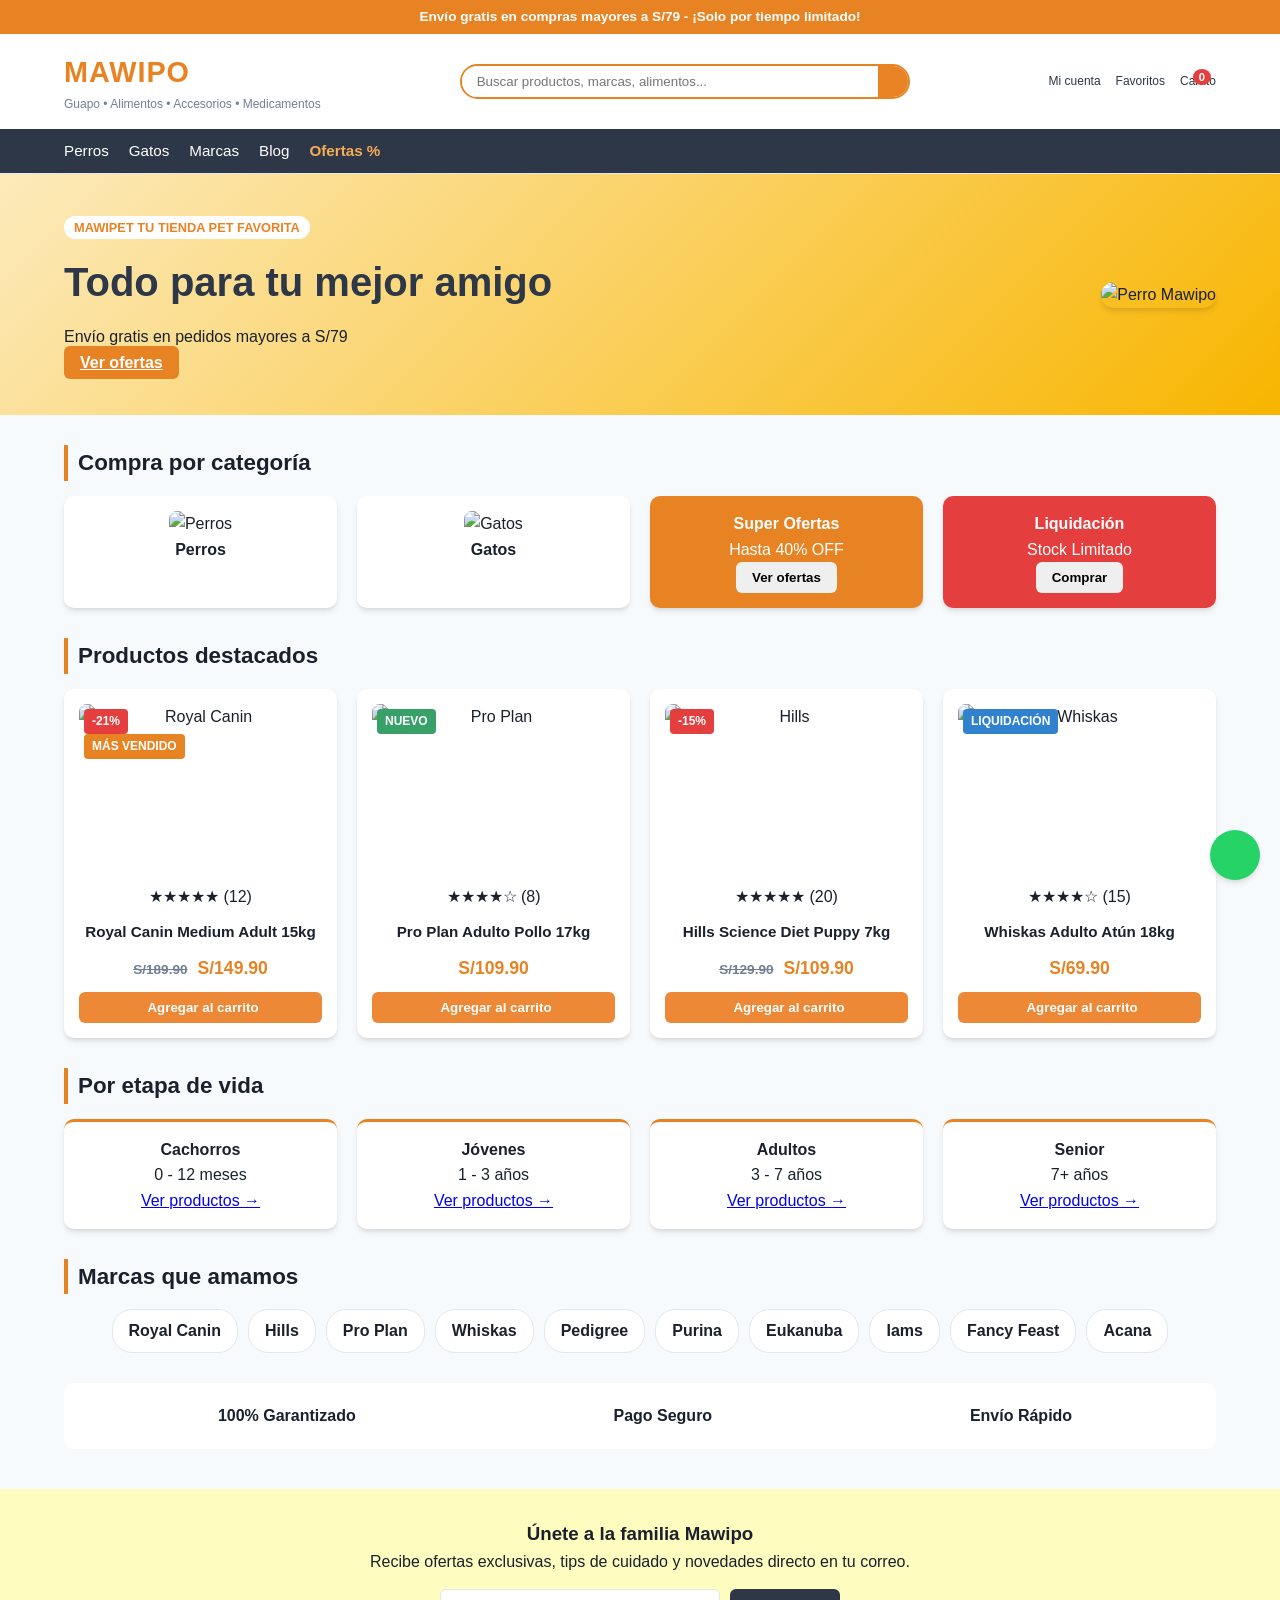
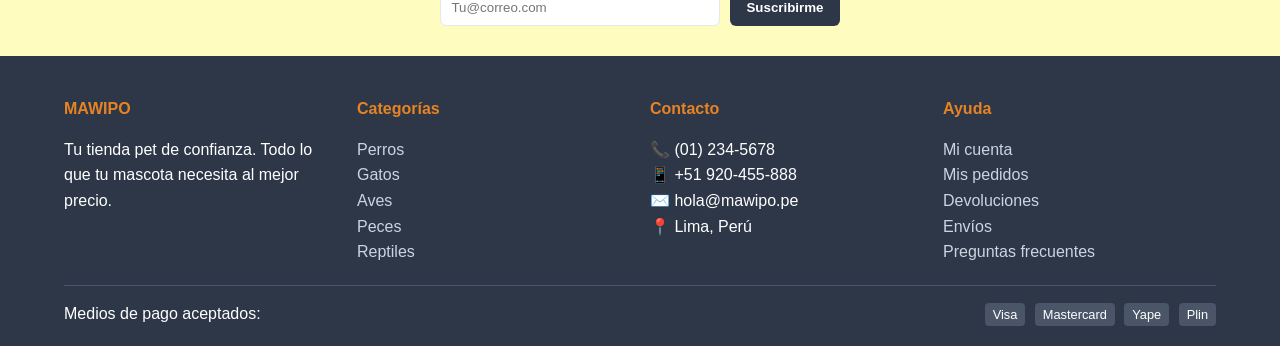
==== index.html @ 5a226039 "Add files via upload" ====
<!DOCTYPE html>
<html lang="es">
<head>
    <meta charset="UTF-8">
    <meta name="viewport" content="width=device-width, initial-scale=1.0">
    <title>MAWIPO - Tu tienda pet favorita</title>
    <!-- Iconos de Lucide (vía CDN para interfaz moderna) -->
    <script src="https://unpkg.com/lucide@latest"></script>
    <link rel="stylesheet" href="styles.css">
</head>
<body>

    <!-- Bóner Superior Informativo -->
    <div class="top-bar">
        Envío gratis en compras mayores a S/79 - ¡Solo por tiempo limitado!
    </div>

    <!-- Encabezado y Navegación -->
    <header class="header">
        <div class="container header-container">
            <div class="logo">
                <h1>MAWIPO</h1>
                <p>Guapo • Alimentos • Accesorios • Medicamentos</p>
            </div>

            <!-- Buscador Integrado -->
            <div class="search-bar">
                <input type="text" placeholder="Buscar productos, marcas, alimentos...">
                <button aria-label="Buscar"><i data-lucide="search"></i></button>
            </div>

            <!-- Acciones de Usuario -->
            <div class="header-actions">
                <button class="action-btn" id="btn-login" onclick="openModal('modal-login')">
                    <i data-lucide="user"></i>
                    <span>Mi cuenta</span>
                </button>
                <button class="action-btn">
                    <i data-lucide="heart"></i>
                    <span>Favoritos</span>
                </button>
                <button class="action-btn cart-btn" id="btn-cart" onclick="toggleCart()">
                    <i data-lucide="shopping-cart"></i>
                    <span>Carrito</span>
                    <span class="cart-badge" id="cart-count">0</span>
                </button>
            </div>
        </div>

        <!-- Menú de Categorías -->
        <nav class="main-nav">
            <div class="container nav-links">
                <a href="perros.html">Perros</a>
                <a href="gatos.html">Gatos</a>
                <a href="marcas.html">Marcas</a>
                <a href="blog.html">Blog</a>
                <a href="ofertas.html" class="highlight">Ofertas %</a>
            </div>
        </nav>
    </header>

    <main>
        <!-- Hero / Banner Principal -->
        <section class="hero">
            <div class="container hero-content">
                <div class="hero-text">
                    <span class="badge">MAWIPET TU TIENDA PET FAVORITA</span>
                    <h2>Todo para tu mejor amigo</h2>
                    <p>Envío gratis en pedidos mayores a S/79</p>
                    <a href="#destacados" class="btn btn-primary">Ver ofertas</a>
                </div>
                <div class="hero-image">
                    <img src="https://images.unsplash.com/photo-1543466835-00a7907e9de1?auto=format&fit=crop&w=600&q=80" alt="Perro Mawipo">
                </div>
            </div>
        </section>

        <!-- Sección de Categorías -->
        <section class="categories container">
            <h3 class="section-title">Compra por categoría</h3>
            <div class="category-grid">
                <div class="category-card">
                    <img src="https://images.unsplash.com/photo-1583511655857-d19b40a7a54e?auto=format&fit=crop&w=300&q=80" alt="Perros">
                    <h4>Perros</h4>
                </div>
                <div class="category-card">
                    <img src="https://images.unsplash.com/photo-1514888286974-6c03e2ca1dba?auto=format&fit=crop&w=300&q=80" alt="Gatos">
                    <h4>Gatos</h4>
                </div>
                <div class="category-card promo-card bg-orange">
                    <h4>Super Ofertas</h4>
                    <p>Hasta 40% OFF</p>
                    <button class="btn btn-sm" onclick="showNotification('Aprovecha nuestras ofertas especiales')">Ver ofertas</button>
                </div>
                <div class="category-card promo-card bg-red">
                    <h4>Liquidación</h4>
                    <p>Stock Limitado</p>
                    <button class="btn btn-sm" onclick="showNotification('Últimas unidades en stock')">Comprar</button>
                </div>
            </div>
        </section>

        <!-- Productos Destacados -->
        <section class="products container" id="destacados">
            <h3 class="section-title">Productos destacados</h3>
            <div class="product-grid">

                <!-- Producto 1 -->
                <article class="product-card">
                    <span class="tag tag-discount">-21%</span>
                    <span class="tag tag-seller">MÁS VENDIDO</span>
                    <img src="https://images.unsplash.com/photo-1589924691995-400dc9ecc119?auto=format&fit=crop&w=300&q=80" alt="Royal Canin">
                    <div class="rating">★★★★★ (12)</div>
                    <h4 class="product-title">Royal Canin Medium Adult 15kg</h4>
                    <p class="price"><span class="old-price">S/189.90</span> S/149.90</p>
                    <button class="btn btn-add" onclick="addToCart('Royal Canin Medium Adult 15kg', 149.90)">
                        <i data-lucide="shopping-bag"></i> Agregar al carrito
                    </button>
                </article>

                <!-- Producto 2 -->
                <article class="product-card">
                    <span class="tag tag-new">NUEVO</span>
                    <img src="https://images.unsplash.com/photo-1608408845808-81a1795b54fa?auto=format&fit=crop&w=300&q=80" alt="Pro Plan">
                    <div class="rating">★★★★☆ (8)</div>
                    <h4 class="product-title">Pro Plan Adulto Pollo 17kg</h4>
                    <p class="price">S/109.90</p>
                    <button class="btn btn-add" onclick="addToCart('Pro Plan Adulto Pollo 17kg', 109.90)">
                        <i data-lucide="shopping-bag"></i> Agregar al carrito
                    </button>
                </article>

                <!-- Producto 3 -->
                <article class="product-card">
                    <span class="tag tag-discount">-15%</span>
                    <img src="https://images.unsplash.com/photo-1568640347023-a616a30bc3bd?auto=format&fit=crop&w=300&q=80" alt="Hills">
                    <div class="rating">★★★★★ (20)</div>
                    <h4 class="product-title">Hills Science Diet Puppy 7kg</h4>
                    <p class="price"><span class="old-price">S/129.90</span> S/109.90</p>
                    <button class="btn btn-add" onclick="addToCart('Hills Science Diet Puppy 7kg', 109.90)">
                        <i data-lucide="shopping-bag"></i> Agregar al carrito
                    </button>
                </article>

                <!-- Producto 4 -->
                <article class="product-card">
                    <span class="tag tag-liq">LIQUIDACIÓN</span>
                    <img src="https://images.unsplash.com/photo-1535294435445-d7249524ef2e?auto=format&fit=crop&w=300&q=80" alt="Whiskas">
                    <div class="rating">★★★★☆ (15)</div>
                    <h4 class="product-title">Whiskas Adulto Atún 18kg</h4>
                    <p class="price">S/69.90</p>
                    <button class="btn btn-add" onclick="addToCart('Whiskas Adulto Atún 18kg', 69.90)">
                        <i data-lucide="shopping-bag"></i> Agregar al carrito
                    </button>
                </article>

            </div>
        </section>

        <!-- Etapa de Vida -->
        <section class="life-stages container">
            <h3 class="section-title">Por etapa de vida</h3>
            <div class="stages-grid">
                <div class="stage-card">
                    <h4>Cachorros</h4>
                    <p>0 - 12 meses</p>
                    <a href="#">Ver productos →</a>
                </div>
                <div class="stage-card">
                    <h4>Jóvenes</h4>
                    <p>1 - 3 años</p>
                    <a href="#">Ver productos →</a>
                </div>
                <div class="stage-card">
                    <h4>Adultos</h4>
                    <p>3 - 7 años</p>
                    <a href="#">Ver productos →</a>
                </div>
                <div class="stage-card">
                    <h4>Senior</h4>
                    <p>7+ años</p>
                    <a href="#">Ver productos →</a>
                </div>
            </div>
        </section>

        <!-- Marcas Destacadas -->
        <section class="brands container">
            <h3 class="section-title">Marcas que amamos</h3>
            <div class="brand-tags">
                <span>Royal Canin</span>
                <span>Hills</span>
                <span>Pro Plan</span>
                <span>Whiskas</span>
                <span>Pedigree</span>
                <span>Purina</span>
                <span>Eukanuba</span>
                <span>Iams</span>
                <span>Fancy Feast</span>
                <span>Acana</span>
            </div>
        </section>

        <!-- Garantías de Servicio -->
        <section class="guarantees container">
            <div class="guarantee-item">
                <i data-lucide="shield-check"></i>
                <p>100% Garantizado</p>
            </div>
            <div class="guarantee-item">
                <i data-lucide="credit-card"></i>
                <p>Pago Seguro</p>
            </div>
            <div class="guarantee-item">
                <i data-lucide="truck"></i>
                <p>Envío Rápido</p>
            </div>
        </section>

        <!-- Newsletter -->
        <section class="newsletter">
            <div class="container newsletter-content">
                <h3>Únete a la familia Mawipo</h3>
                <p>Recibe ofertas exclusivas, tips de cuidado y novedades directo en tu correo.</p>
                <form id="form-newsletter" onsubmit="handleNewsletter(event)" class="newsletter-form">
                    <input type="email" placeholder="Tu@correo.com" required>
                    <button type="submit" class="btn btn-dark">Suscribirme</button>
                </form>
            </div>
        </section>
    </main>

    <!-- Pie de Página -->
    <footer class="footer">
        <div class="container footer-grid">
            <div class="footer-col">
                <h4>MAWIPO</h4>
                <p>Tu tienda pet de confianza. Todo lo que tu mascota necesita al mejor precio.</p>
            </div>
            <div class="footer-col">
                <h4>Categorías</h4>
                <ul>
                    <li><a href="#">Perros</a></li>
                    <li><a href="#">Gatos</a></li>
                    <li><a href="#">Aves</a></li>
                    <li><a href="#">Peces</a></li>
                    <li><a href="#">Reptiles</a></li>
                </ul>
            </div>
            <div class="footer-col">
                <h4>Contacto</h4>
                <p>📞 (01) 234-5678</p>
                <p>📱 +51 920-455-888</p>
                <p>✉️ hola@mawipo.pe</p>
                <p>📍 Lima, Perú</p>
            </div>
            <div class="footer-col">
                <h4>Ayuda</h4>
                <ul>
                    <li><a href="#">Mi cuenta</a></li>
                    <li><a href="#">Mis pedidos</a></li>
                    <li><a href="#">Devoluciones</a></li>
                    <li><a href="#">Envíos</a></li>
                    <li><a href="#">Preguntas frecuentes</a></li>
                </ul>
            </div>
        </div>
        <div class="container payment-methods">
            <p>Medios de pago aceptados:</p>
            <div class="payment-badges">
                <span>Visa</span>
                <span>Mastercard</span>
                <span>Yape</span>
                <span>Plin</span>
            </div>
        </div>
    </footer>

    <!-- Botón Flotante de WhatsApp (Táctica Mobile Marketing) -->
    <a href="https://wa.me/51920455888?text=Hola%20Mawipo,%20tengo%20una%20consulta" class="whatsapp-float" target="_blank" aria-label="Contacto por WhatsApp">
        <i data-lucide="message-circle"></i>
    </a>

    <!-- Sidebar del Carrito de Compras -->
    <div class="cart-overlay" id="cart-overlay" onclick="toggleCart()"></div>
    <aside class="cart-sidebar" id="cart-sidebar">
        <div class="cart-header">
            <h3>Tu Carrito de Compras</h3>
            <button onclick="toggleCart()" class="close-btn">&times;</button>
        </div>
        <div class="cart-items" id="cart-items">
            <p class="empty-msg">Tu carrito está vacío</p>
        </div>
        <div class="cart-footer">
            <div class="cart-total">
                <span>Total:</span>
                <span id="cart-total-price">S/0.00</span>
            </div>
            <button class="btn btn-primary btn-block" onclick="abrirCheckout()">Generar Pedido</button>
        </div>
    </aside>

    <!-- Modal de Confirmación y Registro -->
    <!-- Modal de Proceso de Compra -->
<div id="modal-checkout" class="modal-overlay">
  <div class="modal-content">
    <span class="close-btn" onclick="cerrarCheckout()">&times;</span>
    <h2>Finalizar Compra - MAWIPO</h2>
    
    <div id="checkout-paso-1">
      <h3>1. Resumen de tu Pedido</h3>
      <div id="resumen-productos-checkout"></div>
      <p style="margin-top:10px;"><strong>Total a pagar: S/ <span id="total-checkout">0.00</span></strong></p>
      
      <h3 style="margin-top:15px;">2. Datos de Envío</h3>
      <form id="form-envio" onsubmit="procesarPago(event)">
        <input type="text" placeholder="Nombre completo" required class="input-checkout">
        <input type="tel" placeholder="Teléfono / WhatsApp" required class="input-checkout">
        <input type="text" placeholder="Dirección de entrega" required class="input-checkout">
        
        <h3 style="margin-top:15px;">3. Método de Pago</h3>
        <div class="metodos-pago">
          <label><input type="radio" name="pago" value="Yape/Plin" checked> Yape / Plin</label>
          <label><input type="radio" name="pago" value="Tarjeta"> Tarjeta Crédito/Débito</label>
          <label><input type="radio" name="pago" value="Contraentrega"> Pago Contra Entrega</label>
        </div>
        
        <button type="submit" class="btn-confirmar-pago">Confirmar y Enviar a WhatsApp</button>
      </form>
    </div>

    <!-- Pantalla de Confirmación -->
    <div id="checkout-paso-2" style="display: none; text-align: center;">
      <h3>¡Gracias por tu compra en MAWIPO!</h3>
      <p>Tu pedido <strong>#MW-<span id="num-pedido"></span></strong> fue generado.</p>
      <p>Se ha abierto WhatsApp para enviar tu orden.</p>
      <button onclick="finalizarTodo()" class="btn-confirmar-pago">Volver a la tienda</button>
    </div>
  </div>
</div>

    <script src="script.js"></script>
</body>
</html>
---- styles.css ----
/* Variables de Color e Identidad Mawipo */
:root {
    --primary-color: #E88324;
    --primary-hover: #c96e1a;
    --secondary-color: #2D3748;
    --bg-light: #F7FAFC;
    --text-dark: #1A202C;
    --text-muted: #718096;
    --white: #FFFFFF;
    --red-tag: #E53E3E;
    --green-tag: #38A169;
    --blue-tag: #3182CE;
    --border-color: #E2E8F0;
    --shadow: 0 4px 6px -1px rgba(0, 0, 0, 0.1), 0 2px 4px -1px rgba(0, 0, 0, 0.06);
}

/* Reset Global */
* {
    margin: 0;
    padding: 0;
    box-sizing: border-box;
    font-family: 'Segoe UI', Tahoma, Geneva, Verdana, sans-serif;
}

body {
    background-color: var(--bg-light);
    color: var(--text-dark);
    line-height: 1.6;
}

.container {
    width: 90%;
    max-width: 1200px;
    margin: 0 auto;
}

/* Top Bar */
.top-bar {
    background-color: var(--primary-color);
    color: var(--white);
    text-align: center;
    padding: 6px 12px;
    font-size: 0.85rem;
    font-weight: 600;
}

/* Header */
.header {
    background-color: var(--white);
    border-bottom: 1px solid var(--border-color);
    position: sticky;
    top: 0;
    z-index: 100;
}

.header-container {
    display: flex;
    justify-content: space-between;
    align-items: center;
    padding: 15px 0;
    gap: 15px;
}

.logo h1 {
    color: var(--primary-color);
    font-size: 1.8rem;
    font-weight: 800;
    letter-spacing: 1px;
}

.logo p {
    font-size: 0.75rem;
    color: var(--text-muted);
}

.search-bar {
    display: flex;
    flex: 1;
    max-width: 450px;
    border: 2px solid var(--primary-color);
    border-radius: 20px;
    overflow: hidden;
}

.search-bar input {
    width: 100%;
    padding: 8px 15px;
    border: none;
    outline: none;
}

.search-bar button {
    background: var(--primary-color);
    border: none;
    color: white;
    padding: 0 15px;
    cursor: pointer;
}

.header-actions {
    display: flex;
    gap: 15px;
}

.action-btn {
    background: none;
    border: none;
    display: flex;
    flex-direction: column;
    align-items: center;
    font-size: 0.75rem;
    cursor: pointer;
    color: var(--secondary-color);
    position: relative;
}

.cart-badge {
    position: absolute;
    top: -5px;
    right: 5px;
    background: var(--red-tag);
    color: white;
    border-radius: 50%;
    padding: 2px 6px;
    font-size: 0.7rem;
    font-weight: bold;
}

/* Navegación Principal */
.main-nav {
    background-color: var(--secondary-color);
}

.nav-links {
    display: flex;
    gap: 20px;
    padding: 10px 0;
}

.nav-links a {
    color: var(--white);
    text-decoration: none;
    font-weight: 500;
    font-size: 0.95rem;
}

.nav-links a.highlight {
    color: #F6AD55;
    font-weight: bold;
}

/* Hero Section */
.hero {
    background: linear-gradient(135deg, #fceabb 0%, #f8b500 100%);
    padding: 40px 0;
}

.hero-content {
    display: flex;
    align-items: center;
    justify-content: space-between;
}

.badge {
    background: var(--white);
    color: var(--primary-color);
    padding: 4px 10px;
    border-radius: 12px;
    font-size: 0.8rem;
    font-weight: bold;
}

.hero-text h2 {
    font-size: 2.5rem;
    margin: 10px 0;
    color: #2D3748;
}

.hero-image img {
    max-width: 380px;
    border-radius: 15px;
    box-shadow: var(--shadow);
}

/* Grillas y Componentes */
.section-title {
    font-size: 1.4rem;
    margin: 30px 0 15px;
    border-left: 4px solid var(--primary-color);
    padding-left: 10px;
}

.category-grid, .product-grid, .stages-grid {
    display: grid;
    grid-template-columns: repeat(auto-fit, minmax(220px, 1fr));
    gap: 20px;
}

.category-card, .product-card, .stage-card {
    background: var(--white);
    border-radius: 10px;
    padding: 15px;
    text-align: center;
    box-shadow: var(--shadow);
    position: relative;
}

.category-card img, .product-card img {
    width: 100%;
    height: 180px;
    object-fit: cover;
    border-radius: 8px;
}

.promo-card {
    display: flex;
    flex-direction: column;
    justify-content: center;
    align-items: center;
    color: white;
}

.bg-orange { background-color: var(--primary-color); }
.bg-red { background-color: var(--red-tag); }

/* Card de Producto */
.product-card {
    display: flex;
    flex-direction: column;
    justify-content: space-between;
}

.product-title {
    font-size: 0.95rem;
    margin: 10px 0;
}

.price {
    font-weight: bold;
    color: var(--primary-color);
    font-size: 1.1rem;
}

.old-price {
    text-decoration: line-through;
    color: var(--text-muted);
    font-size: 0.85rem;
    margin-right: 5px;
}

.tag {
    position: absolute;
    top: 20px;
    left: 20px;
    padding: 3px 8px;
    font-size: 0.75rem;
    color: white;
    border-radius: 4px;
    font-weight: bold;
}

.tag-discount { background: var(--red-tag); }
.tag-seller { background: var(--primary-color); top: 45px; }
.tag-new { background: var(--green-tag); }
.tag-liq { background: var(--blue-tag); }

/* Botones */
.btn {
    padding: 8px 16px;
    border: none;
    border-radius: 6px;
    cursor: pointer;
    font-weight: 600;
    transition: background 0.3s;
}

.btn-primary { background: var(--primary-color); color: white; }
.btn-primary:hover { background: var(--primary-hover); }
.btn-dark { background: var(--secondary-color); color: white; }
.btn-add {
    background: #ED8936;
    color: white;
    width: 100%;
    margin-top: 10px;
    display: flex;
    align-items: center;
    justify-content: center;
    gap: 5px;
}

/* Etapas, Marcas y Garantías */
.stage-card {
    border-top: 3px solid var(--primary-color);
}

.brand-tags {
    display: flex;
    flex-wrap: wrap;
    gap: 10px;
    justify-content: center;
}

.brand-tags span {
    background: var(--white);
    padding: 8px 16px;
    border-radius: 20px;
    border: 1px solid var(--border-color);
    font-weight: 600;
}

.guarantees {
    display: flex;
    justify-content: space-around;
    background: var(--white);
    padding: 20px;
    border-radius: 10px;
    margin-top: 30px;
}

.guarantee-item {
    display: flex;
    align-items: center;
    gap: 10px;
    font-weight: 600;
}

/* Newsletter & Footer */
.newsletter {
    background: #FEFCBF;
    padding: 30px 0;
    margin-top: 40px;
    text-align: center;
}

.newsletter-form {
    margin-top: 15px;
    display: flex;
    justify-content: center;
    gap: 10px;
}

.newsletter-form input {
    padding: 10px;
    border: 1px solid var(--border-color);
    border-radius: 6px;
    width: 280px;
}

.footer {
    background: var(--secondary-color);
    color: var(--white);
    padding: 40px 0 20px;
}

.footer-grid {
    display: grid;
    grid-template-columns: repeat(auto-fit, minmax(200px, 1fr));
    gap: 20px;
}

.footer-col h4 { margin-bottom: 15px; color: var(--primary-color); }
.footer-col ul { list-style: none; }
.footer-col a { color: #CBD5E0; text-decoration: none; }

.payment-methods {
    border-top: 1px solid #4A5568;
    margin-top: 20px;
    padding-top: 15px;
    display: flex;
    justify-content: space-between;
    align-items: center;
}

.payment-badges span {
    background: #4A5568;
    padding: 4px 8px;
    border-radius: 4px;
    margin-left: 5px;
    font-size: 0.8rem;
}

/* WhatsApp Flotante */
.whatsapp-float {
    position: fixed;
    bottom: 20px;
    right: 20px;
    background-color: #25d366;
    color: white;
    border-radius: 50%;
    width: 50px;
    height: 50px;
    display: flex;
    align-items: center;
    justify-content: center;
    box-shadow: var(--shadow);
    z-index: 99;
}

/* Modales y Carrito */
.cart-overlay, .modal-overlay {
    position: fixed;
    top: 0; left: 0; width: 100%; height: 100%;
    background: rgba(0,0,0,0.5);
    display: none;
    z-index: 200;
}

.cart-sidebar {
    position: fixed;
    top: 0; right: -350px;
    width: 320px; height: 100%;
    background: white;
    z-index: 201;
    transition: right 0.3s ease;
    padding: 20px;
    display: flex; flex-direction: column;
}

.cart-sidebar.active { right: 0; }
.cart-overlay.active, .modal-overlay.active { display: block; }

.cart-header { display: flex; justify-content: space-between; align-items: center; border-bottom: 1px solid var(--border-color); padding-bottom: 10px; }
.cart-items { flex: 1; overflow-y: auto; margin: 15px 0; }
.cart-item { display: flex; justify-content: space-between; margin-bottom: 10px; border-bottom: 1px solid #edf2f7; padding-bottom: 5px; }

.modal-box {
    position: absolute;
    top: 50%; left: 50%;
    transform: translate(-50%, -50%);
    background: white;
    padding: 25px;
    border-radius: 10px;
    width: 90%; max-width: 400px;
}

.close-btn { background: none; border: none; font-size: 1.5rem; cursor: pointer; float: right; }

/* Responsive Media Queries */
@media (max-width: 768px) {
    .header-container { flex-direction: column; }
    .hero-content { flex-direction: column; text-align: center; }
    .hero-image { margin-top: 20px; }
    .newsletter-form { flex-direction: column; align-items: center; }
    .newsletter-form input { width: 100%; }
}
/* ==========================================
   ESTILOS ESPECÍFICOS: SECCIÓN DE PERROS
   ========================================== */
.hero-dogs {
    padding: 20px 0;
}

.hero-dogs-card {
    background: linear-gradient(135deg, #FF6F43 0%, #FF9052 60%, #FFA870 100%);
    border-radius: 24px;
    padding: 40px;
    display: flex;
    align-items: center;
    justify-content: space-between;
    color: white;
    position: relative;
    overflow: hidden;
}

.pill-badge {
    background: rgba(255, 255, 255, 0.2);
    padding: 6px 14px;
    border-radius: 20px;
    font-size: 0.8rem;
    font-weight: 700;
    letter-spacing: 0.5px;
}

.hero-dogs-text h2 {
    font-size: 2.8rem;
    line-height: 1.15;
    margin: 15px 0;
}

.highlight-text {
    color: #CCFF00;
}

.hero-dogs-text p {
    max-width: 480px;
    font-size: 0.95rem;
    opacity: 0.95;
    margin-bottom: 25px;
}

.btn-dark-pill {
    background: #1A1A1A;
    color: white;
    padding: 12px 24px;
    border-radius: 30px;
    text-decoration: none;
    display: inline-block;
    font-weight: 600;
}

.hero-dogs-image {
    position: relative;
}

.hero-dogs-image img {
    width: 340px;
    height: 320px;
    object-fit: cover;
    border-radius: 20px;
}

.love-badge {
    position: absolute;
    bottom: -15px;
    right: 10px;
    background: white;
    color: #1A1A1A;
    padding: 10px 16px;
    border-radius: 16px;
    display: flex;
    align-items: center;
    gap: 10px;
    box-shadow: 0 10px 20px rgba(0,0,0,0.15);
}

.love-badge i {
    color: #88C057;
}

.love-badge strong {
    display: block;
    font-size: 0.85rem;
}

.love-badge span {
    font-size: 0.75rem;
    color: #718096;
}

.subtext {
    font-size: 0.75rem;
    font-weight: 700;
    color: #FF6F43;
    letter-spacing: 1px;
}

.explore-section {
    margin-top: 30px;
}

.categories-pills {
    display: flex;
    gap: 15px;
    overflow-x: auto;
    padding: 10px 0;
}

.pill-card {
    background: white;
    border: 1px solid var(--border-color);
    padding: 14px 24px;
    border-radius: 30px;
    text-decoration: none;
    color: var(--secondary-color);
    display: flex;
    align-items: center;
    gap: 10px;
    font-weight: 600;
    box-shadow: 0 2px 4px rgba(0,0,0,0.02);
    transition: all 0.2s;
}

.pill-card:hover {
    border-color: #FF6F43;
    color: #FF6F43;
}

.flex-between {
    display: flex;
    justify-content: space-between;
    align-items: flex-end;
}

.link-more {
    color: #1A1A1A;
    font-weight: 700;
    text-decoration: none;
}

.filter-tabs {
    display: flex;
    gap: 10px;
    margin: 15px 0 20px;
}

.tab-btn {
    padding: 6px 16px;
    border-radius: 20px;
    border: 1px solid #E2E8F0;
    background: white;
    cursor: pointer;
    font-weight: 600;
}

.tab-btn.active {
    background: #1A1A1A;
    color: white;
    border-color: #1A1A1A;
}

.fav-icon {
    position: absolute;
    top: 15px;
    right: 15px;
    background: white;
    border: none;
    border-radius: 50%;
    width: 32px;
    height: 32px;
    display: flex;
    align-items: center;
    justify-content: center;
    cursor: pointer;
    box-shadow: 0 2px 5px rgba(0,0,0,0.1);
}

.club-banner {
    margin: 40px auto;
}

.club-card {
    background: #101828;
    color: white;
    padding: 35px 40px;
    border-radius: 20px;
    display: flex;
    justify-content: space-between;
    align-items: center;
}

.subtext-light {
    font-size: 0.75rem;
    color: #98A2B3;
    letter-spacing: 1px;
}

.btn-light-pill {
    background: white;
    color: #101828;
    border: none;
    padding: 12px 24px;
    border-radius: 30px;
    font-weight: 700;
    cursor: pointer;
}

.blog-grid {
    display: grid;
    grid-template-columns: repeat(auto-fit, minmax(250px, 1fr));
    gap: 20px;
    margin-top: 15px;
}

.blog-card {
    background: white;
    padding: 25px;
    border-radius: 16px;
    border: 1px solid var(--border-color);
}

.blog-tag {
    font-size: 0.7rem;
    font-weight: 800;
    color: #FF6F43;
    letter-spacing: 1px;
}

.blog-card h4 {
    margin: 10px 0 15px;
    font-size: 1.05rem;
}

.blog-link {
    color: #1A1A1A;
    font-weight: 700;
    text-decoration: none;
    font-size: 0.9rem;
}

/* ==========================================
   ESTILOS ESPECÍFICOS: SECCIÓN DE GATOS
   ========================================== */
.hero-cats {
    padding: 20px 0;
}

.hero-cats-card {
    background: linear-gradient(135deg, #E55335 0%, #F06A38 60%, #F78248 100%);
    border-radius: 24px;
    padding: 40px;
    display: flex;
    align-items: center;
    justify-content: space-between;
    color: white;
    position: relative;
    overflow: hidden;
}

.pill-badge-cat {
    background: rgba(255, 255, 255, 0.25);
    padding: 6px 14px;
    border-radius: 20px;
    font-size: 0.8rem;
    font-weight: 700;
    letter-spacing: 0.5px;
}

.hero-cats-text h2 {
    font-size: 2.8rem;
    line-height: 1.15;
    margin: 15px 0;
}

.highlight-text-cat {
    color: #CCFF00;
}

.hero-cats-text p {
    max-width: 480px;
    font-size: 0.95rem;
    opacity: 0.95;
    margin-bottom: 25px;
}

.hero-cats-image {
    position: relative;
}

.hero-cats-image img {
    width: 340px;
    height: 320px;
    object-fit: cover;
    border-radius: 20px;
}

.subtext-cat {
    font-size: 0.75rem;
    font-weight: 700;
    color: #E55335;
    letter-spacing: 1px;
}

.blog-tag-cat {
    font-size: 0.7rem;
    font-weight: 800;
    color: #E55335;
    letter-spacing: 1px;
}

@media (max-width: 768px) {
    .hero-dogs-card, .hero-cats-card {
        flex-direction: column;
        padding: 25px;
        text-align: center;
    }
    .hero-dogs-text h2, .hero-cats-text h2 { font-size: 2rem; }
    .hero-dogs-image img, .hero-cats-image img { width: 100%; height: 240px; }
    .club-card { flex-direction: column; text-align: center; gap: 20px; }
}
/* ==========================================
   ESTILOS ESPECÍFICOS: SECCIÓN DE MARCAS
   ========================================== */
.hero-brands {
    padding: 20px 0;
}

.hero-brands-card {
    background: linear-gradient(135deg, #2B6CB0 0%, #3182CE 60%, #4299E1 100%);
    border-radius: 24px;
    padding: 40px;
    color: white;
}

.pill-badge-brand {
    background: rgba(255, 255, 255, 0.2);
    padding: 6px 14px;
    border-radius: 20px;
    font-size: 0.8rem;
    font-weight: 700;
}

.hero-brands-text h2 {
    font-size: 2.5rem;
    line-height: 1.2;
    margin: 15px 0;
}

.highlight-text-brand {
    color: #90CDF4;
}

.alphabet-section {
    margin-top: 20px;
}

.alphabet-pills {
    display: flex;
    gap: 8px;
    overflow-x: auto;
    padding: 10px 0;
}

.alpha-btn {
    padding: 8px 16px;
    border-radius: 20px;
    border: 1px solid var(--border-color);
    background: white;
    cursor: pointer;
    font-weight: 600;
    transition: all 0.2s;
}

.alpha-btn.active, .alpha-btn:hover {
    background: var(--primary-color);
    color: white;
    border-color: var(--primary-color);
}

.brands-catalog {
    margin-bottom: 40px;
}

.brands-grid {
    display: grid;
    grid-template-columns: repeat(auto-fit, minmax(220px, 1fr));
    gap: 20px;
    margin-top: 15px;
}

.brand-card {
    background: white;
    border: 1px solid var(--border-color);
    border-radius: 16px;
    padding: 20px;
    text-align: center;
    box-shadow: var(--shadow);
}

.brand-card img {
    max-width: 140px;
    height: 70px;
    object-fit: contain;
    margin-bottom: 10px;
}

.brand-card h4 {
    margin-bottom: 5px;
}

.brand-card p {
    font-size: 0.85rem;
    color: var(--text-muted);
    margin-bottom: 15px;
}
/* ==========================================
   ESTILOS ESPECÍFICOS: SECCIÓN DE BLOG
   ========================================== */
.hero-blog {
    padding: 20px 0;
}

.hero-blog-card {
    background: linear-gradient(135deg, #2C7A7B 0%, #319795 60%, #38B2AC 100%);
    border-radius: 24px;
    padding: 40px;
    color: white;
}

.pill-badge-blog {
    background: rgba(255, 255, 255, 0.2);
    padding: 6px 14px;
    border-radius: 20px;
    font-size: 0.8rem;
    font-weight: 700;
}

.hero-blog-text h2 {
    font-size: 2.5rem;
    line-height: 1.2;
    margin: 15px 0;
}

.highlight-text-blog {
    color: #E6FFFA;
}

.blog-categories-section {
    margin-top: 20px;
}

.blog-category-pills {
    display: flex;
    gap: 10px;
    overflow-x: auto;
    padding: 10px 0;
}

.blog-pill {
    padding: 8px 18px;
    border-radius: 20px;
    border: 1px solid var(--border-color);
    background: white;
    cursor: pointer;
    font-weight: 600;
    transition: all 0.2s;
}

.blog-pill.active, .blog-pill:hover {
    background: #319795;
    color: white;
    border-color: #319795;
}

.blog-posts-catalog {
    margin-bottom: 40px;
}

.blog-posts-grid {
    display: grid;
    grid-template-columns: repeat(auto-fit, minmax(260px, 1fr));
    gap: 25px;
    margin-top: 20px;
}

.blog-post-card {
    background: white;
    border: 1px solid var(--border-color);
    border-radius: 18px;
    overflow: hidden;
    box-shadow: var(--shadow);
    display: flex;
    flex-direction: column;
}

.blog-post-img {
    position: relative;
    height: 180px;
}

.blog-post-img img {
    width: 100%;
    height: 100%;
    object-fit: cover;
}

.blog-post-badge {
    position: absolute;
    bottom: 12px;
    left: 12px;
    background: rgba(0, 0, 0, 0.7);
    color: white;
    padding: 4px 10px;
    border-radius: 12px;
    font-size: 0.7rem;
    font-weight: 700;
}

.blog-post-body {
    padding: 20px;
    display: flex;
    flex-direction: column;
    flex: 1;
    justify-content: space-between;
}

.blog-date {
    font-size: 0.75rem;
    color: var(--text-muted);
    margin-bottom: 8px;
    display: block;
}

.blog-post-body h4 {
    font-size: 1.05rem;
    line-height: 1.3;
    margin-bottom: 10px;
    color: var(--secondary-color);
}

.blog-post-body p {
    font-size: 0.88rem;
    color: var(--text-muted);
    margin-bottom: 18px;
}
/* ==========================================
   ESTILOS ESPECÍFICOS: SECCIÓN DE OFERTAS
   ========================================== */
.hero-offers {
    padding: 20px 0;
}

.hero-offers-card {
    background: linear-gradient(135deg, #DD6B20 0%, #E53E3E 60%, #C53030 100%);
    border-radius: 24px;
    padding: 40px;
    color: white;
}

.pill-badge-offers {
    background: rgba(255, 255, 255, 0.25);
    padding: 6px 14px;
    border-radius: 20px;
    font-size: 0.8rem;
    font-weight: 700;
}

.hero-offers-text h2 {
    font-size: 2.5rem;
    line-height: 1.2;
    margin: 15px 0;
}

.highlight-text-offers {
    color: #FEFCBF;
}

.offers-categories-section {
    margin-top: 20px;
}

.offers-category-pills {
    display: flex;
    gap: 10px;
    overflow-x: auto;
    padding: 10px 0;
}

.offers-pill {
    padding: 8px 18px;
    border-radius: 20px;
    border: 1px solid var(--border-color);
    background: white;
    cursor: pointer;
    font-weight: 600;
    transition: all 0.2s;
}

.offers-pill.active, .offers-pill:hover {
    background: #E53E3E;
    color: white;
    border-color: #E53E3E;
}
/* Modal de Checkout / Procesar Compra */
.modal-overlay {
  display: none;
  position: fixed;
  top: 0; 
  left: 0;
  width: 100%; 
  height: 100%;
  background: rgba(0, 0, 0, 0.6);
  z-index: 1000;
  justify-content: center;
  align-items: center;
}

.modal-content {
  background: #ffffff;
  padding: 25px;
  border-radius: 12px;
  max-width: 480px;
  width: 90%;
  max-height: 90vh;
  overflow-y: auto;
  position: relative;
  box-shadow: 0 5px 15px rgba(0,0,0,0.3);
}

.close-btn {
  position: absolute;
  top: 15px; 
  right: 20px;
  font-size: 24px;
  font-weight: bold;
  cursor: pointer;
  color: #333;
}

.input-checkout {
  width: 100%;
  padding: 10px;
  margin: 6px 0;
  border: 1px solid #ccc;
  border-radius: 6px;
  box-sizing: border-box;
  font-size: 14px;
}

.metodos-pago {
  display: flex;
  flex-direction: column;
  gap: 8px;
  margin: 10px 0;
}

.btn-confirmar-pago {
  width: 100%;
  background-color: #25D366; /* Verde característico de WhatsApp */
  color: white;
  border: none;
  padding: 12px;
  font-size: 16px;
  font-weight: bold;
  border-radius: 6px;
  cursor: pointer;
  margin-top: 15px;
}

.btn-confirmar-pago:hover {
  background-color: #1da851;
}
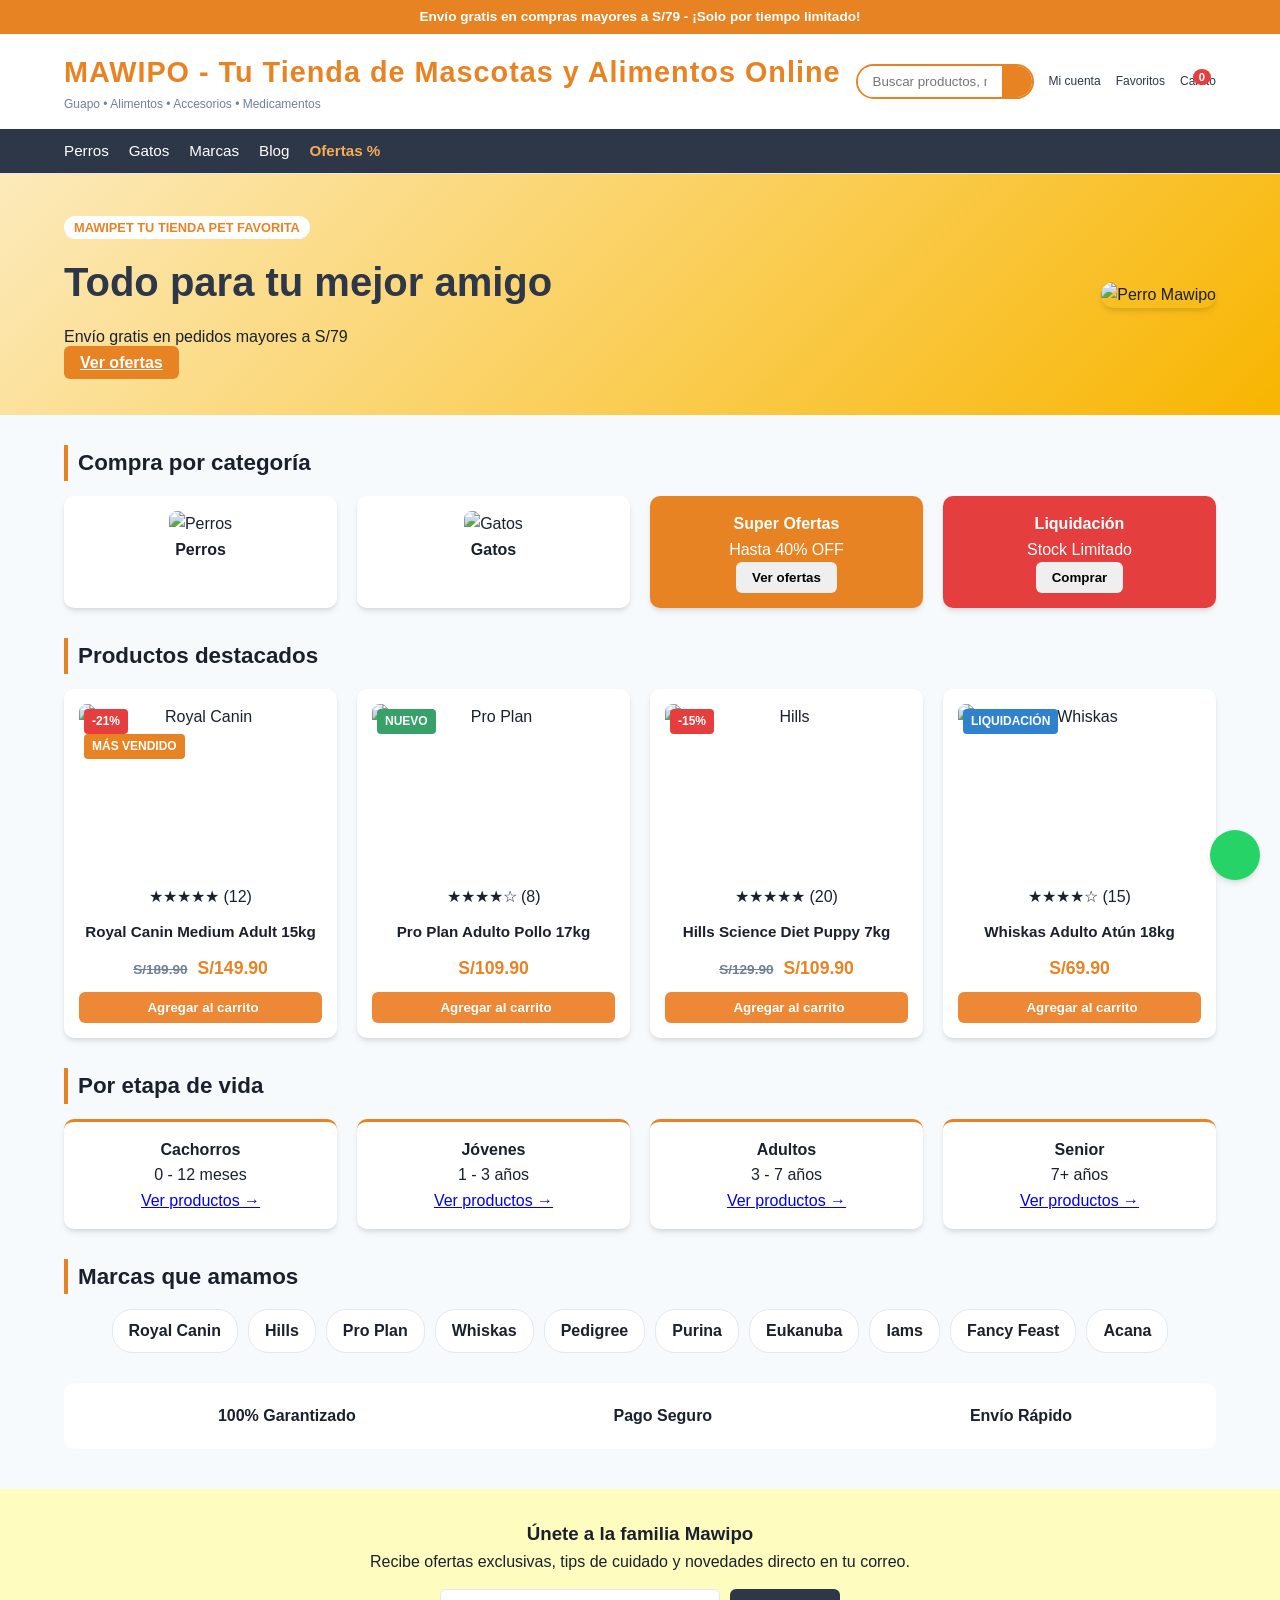
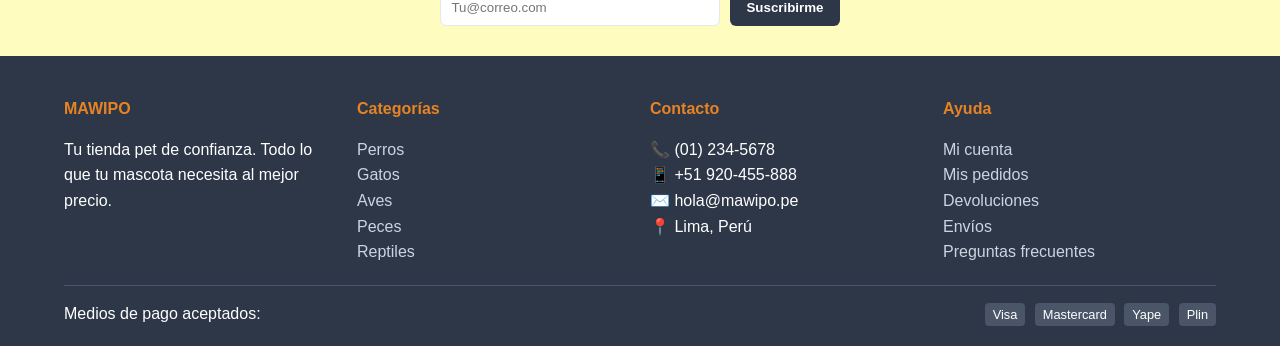
==== commit 5995efc8: "Update print statement from 'Hello' to 'Goodbye'" ====
--- a/index.html
+++ b/index.html
@@ -3,8 +3,10 @@
 <head>
     <meta charset="UTF-8">
     <meta name="viewport" content="width=device-width, initial-scale=1.0">
-    <title>MAWIPO - Tu tienda pet favorita</title>
-    <!-- Iconos de Lucide (vía CDN para interfaz moderna) -->
+    <title>MAWIPO | Tienda de Mascotas, Alimentos y Accesorios en Perú</title>
+    <meta name="description" content="Encuentra el mejor alimento, accesorios y juguetes para perros y gatos en MAWIPO. Envíos rápidos y las mejores marcas para tu mascota.">
+    <link rel="canonical" href="https://76448241-maker.github.io/Web---MAWIPO/">
+    <!-- Iconos de Lucide (via CDN para interfaz moderna) -->
     <script src="https://unpkg.com/lucide@latest"></script>
     <link rel="stylesheet" href="styles.css">
 </head>
@@ -19,7 +21,7 @@
     <header class="header">
         <div class="container header-container">
             <div class="logo">
-                <h1>MAWIPO</h1>
+                <h1>MAWIPO - Tu Tienda de Mascotas y Alimentos Online</h1>
                 <p>Guapo • Alimentos • Accesorios • Medicamentos</p>
             </div>
 
@@ -341,4 +343,4 @@
 
     <script src="script.js"></script>
 </body>
-</html>+</html>
